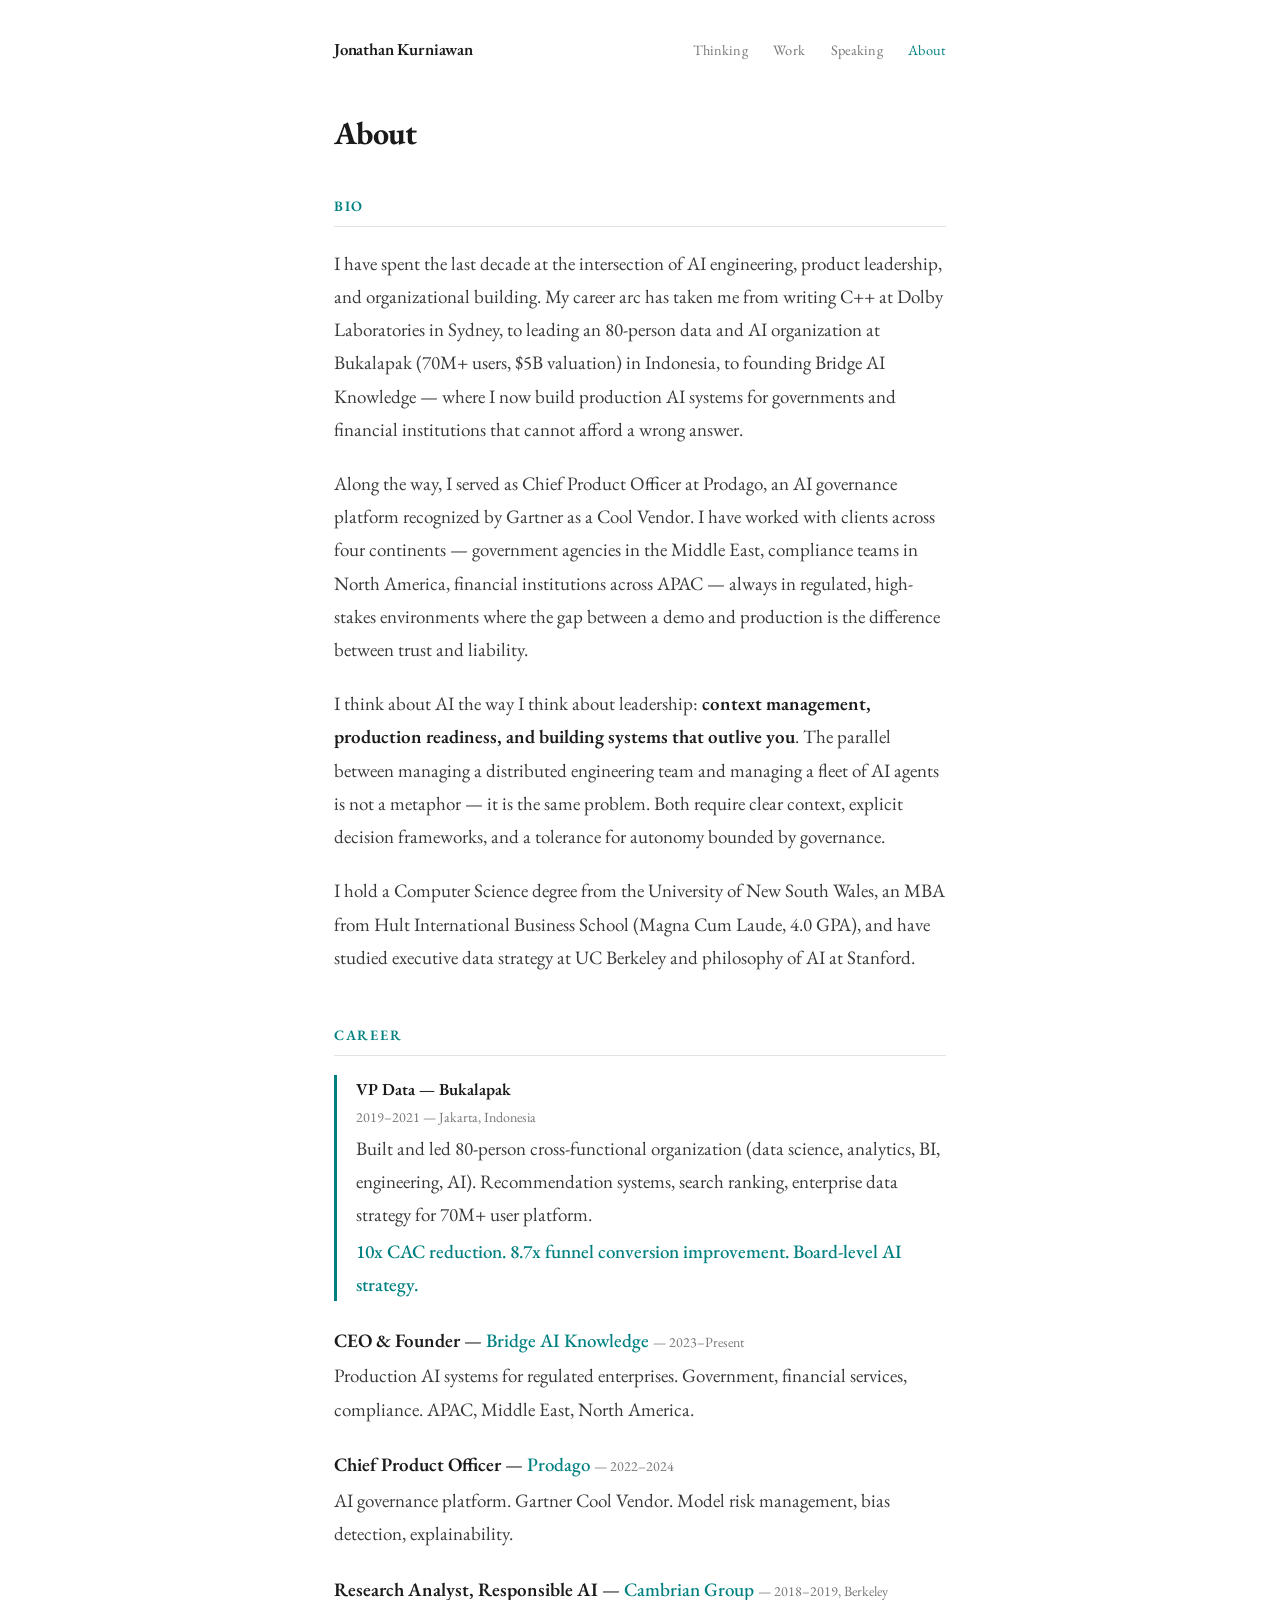
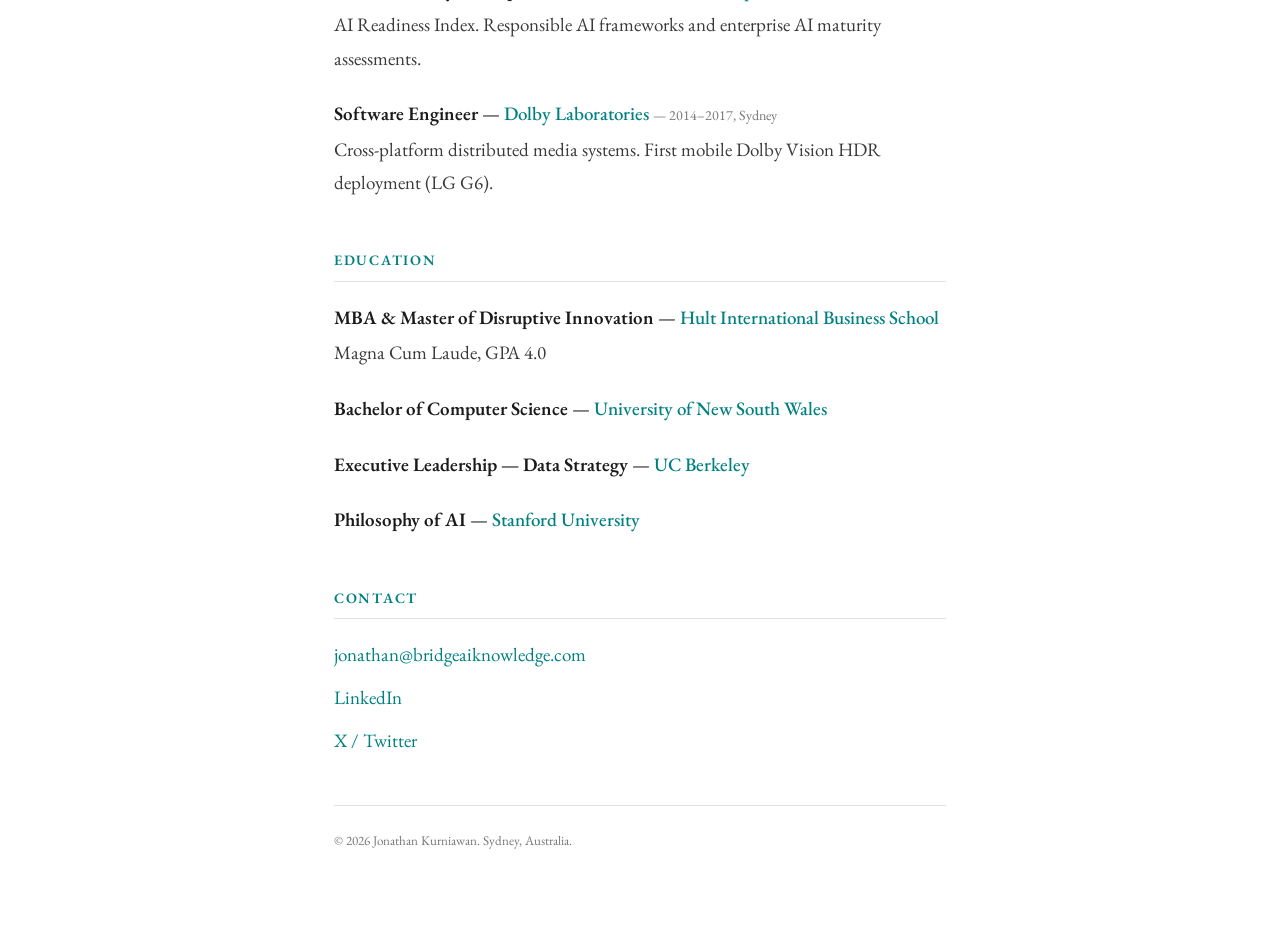
==== about.html @ a6b635a5 "Initial commit: multi-page personal website 5-page static site for jonathankurniawan.com positioned " ====
<!DOCTYPE html>
<html lang="en">
<head>
<meta charset="UTF-8">
<meta name="viewport" content="width=device-width, initial-scale=1.0">
<title>About &mdash; Jonathan Kurniawan</title>
<meta name="description" content="Career arc, education, and contact information for Jonathan Kurniawan.">
<link rel="preconnect" href="https://fonts.googleapis.com">
<link rel="preconnect" href="https://fonts.gstatic.com" crossorigin>
<link href="https://fonts.googleapis.com/css2?family=EB+Garamond:ital,wght@0,400;0,500;0,600;0,700;1,400;1,500&display=swap" rel="stylesheet">
<link rel="stylesheet" href="styles.css">
</head>
<body>

<nav>
  <div class="nav-name"><a href="/">Jonathan Kurniawan</a></div>
  <ul class="nav-links">
    <li><a href="/thinking.html">Thinking</a></li>
    <li><a href="/work.html">Work</a></li>
    <li><a href="/speaking.html">Speaking</a></li>
    <li><a href="/about.html" class="active">About</a></li>
  </ul>
</nav>

<div class="page">

  <div class="page-header">
    <h1>About</h1>
  </div>

  <!-- Bio -->
  <section>
    <h2>Bio</h2>
    <div class="prose">
      <p>I have spent the last decade at the intersection of AI engineering, product leadership, and organizational building. My career arc has taken me from writing C++ at Dolby Laboratories in Sydney, to leading an 80-person data and AI organization at Bukalapak (70M+ users, $5B valuation) in Indonesia, to founding Bridge AI Knowledge &mdash; where I now build production AI systems for governments and financial institutions that cannot afford a wrong answer.</p>

      <p>Along the way, I served as Chief Product Officer at Prodago, an AI governance platform recognized by Gartner as a Cool Vendor. I have worked with clients across four continents &mdash; government agencies in the Middle East, compliance teams in North America, financial institutions across APAC &mdash; always in regulated, high-stakes environments where the gap between a demo and production is the difference between trust and liability.</p>

      <p>I think about AI the way I think about leadership: <strong>context management, production readiness, and building systems that outlive you</strong>. The parallel between managing a distributed engineering team and managing a fleet of AI agents is not a metaphor &mdash; it is the same problem. Both require clear context, explicit decision frameworks, and a tolerance for autonomy bounded by governance.</p>

      <p>I hold a Computer Science degree from the University of New South Wales, an MBA from Hult International Business School (Magna Cum Laude, 4.0 GPA), and have studied executive data strategy at UC Berkeley and philosophy of AI at Stanford.</p>
    </div>
  </section>

  <!-- Career -->
  <section>
    <h2>Career</h2>

    <div class="career-highlight">
      <div class="role-headline">VP Data &mdash; Bukalapak</div>
      <div class="role-date">2019&ndash;2021 &mdash; Jakarta, Indonesia</div>
      <div class="role-desc">Built and led 80-person cross-functional organization (data science, analytics, BI, engineering, AI). Recommendation systems, search ranking, enterprise data strategy for 70M+ user platform.</div>
      <div class="highlight-metrics">10x CAC reduction. 8.7x funnel conversion improvement. Board-level AI strategy.</div>
    </div>

    <div class="role">
      <div><span class="role-headline">CEO &amp; Founder</span> &mdash; <span class="role-org">Bridge AI Knowledge</span> <span class="role-date">&mdash; 2023&ndash;Present</span></div>
      <div class="role-desc">Production AI systems for regulated enterprises. Government, financial services, compliance. APAC, Middle East, North America.</div>
    </div>

    <div class="role">
      <div><span class="role-headline">Chief Product Officer</span> &mdash; <span class="role-org">Prodago</span> <span class="role-date">&mdash; 2022&ndash;2024</span></div>
      <div class="role-desc">AI governance platform. Gartner Cool Vendor. Model risk management, bias detection, explainability.</div>
    </div>

    <div class="role">
      <div><span class="role-headline">Research Analyst, Responsible AI</span> &mdash; <span class="role-org">Cambrian Group</span> <span class="role-date">&mdash; 2018&ndash;2019, Berkeley</span></div>
      <div class="role-desc">AI Readiness Index. Responsible AI frameworks and enterprise AI maturity assessments.</div>
    </div>

    <div class="role">
      <div><span class="role-headline">Software Engineer</span> &mdash; <span class="role-org">Dolby Laboratories</span> <span class="role-date">&mdash; 2014&ndash;2017, Sydney</span></div>
      <div class="role-desc">Cross-platform distributed media systems. First mobile Dolby Vision HDR deployment (LG G6).</div>
    </div>
  </section>

  <!-- Education -->
  <section>
    <h2>Education</h2>
    <div class="role">
      <div><span class="role-headline">MBA &amp; Master of Disruptive Innovation</span> &mdash; <span class="role-org">Hult International Business School</span></div>
      <div class="role-desc">Magna Cum Laude, GPA 4.0</div>
    </div>
    <div class="role">
      <div><span class="role-headline">Bachelor of Computer Science</span> &mdash; <span class="role-org">University of New South Wales</span></div>
    </div>
    <div class="role">
      <div><span class="role-headline">Executive Leadership &mdash; Data Strategy</span> &mdash; <span class="role-org">UC Berkeley</span></div>
    </div>
    <div class="role">
      <div><span class="role-headline">Philosophy of AI</span> &mdash; <span class="role-org">Stanford University</span></div>
    </div>
  </section>

  <!-- Contact -->
  <section>
    <h2>Contact</h2>
    <ul class="contact-links">
      <li><a href="mailto:jonathan@bridgeaiknowledge.com">jonathan@bridgeaiknowledge.com</a></li>
      <li><a href="https://www.linkedin.com/in/jonathan-kurniawan/" target="_blank">LinkedIn</a></li>
      <li><a href="https://x.com/jonakurn" target="_blank">X / Twitter</a></li>
    </ul>
  </section>

  <div class="footer">
    <p>&copy; 2026 Jonathan Kurniawan. Sydney, Australia.</p>
  </div>

</div>

</body>
</html>
---- styles.css ----
/* ===================================
   Jonathan Kurniawan — Personal Site
   EB Garamond, Teal #008080, 660px
   =================================== */

:root {
  --teal: #008080;
  --teal-hover: #006b6b;
  --text: #1a1a1a;
  --text-secondary: #3a3a3a;
  --text-muted: #777777;
  --bg: #ffffff;
  --bg-subtle: #fafaf8;
  --border: #e2e2e2;
}

* { margin: 0; padding: 0; box-sizing: border-box; }

html {
  scroll-behavior: smooth;
  -webkit-text-size-adjust: 100%;
}

body {
  font-family: 'EB Garamond', Georgia, 'Times New Roman', serif;
  color: var(--text);
  background: var(--bg);
  line-height: 1.75;
  font-size: 19px;
  -webkit-font-smoothing: antialiased;
  -moz-osx-font-smoothing: grayscale;
}

/* ---- Navigation ---- */
nav {
  max-width: 660px;
  margin: 0 auto;
  padding: 2rem 1.5rem 0;
  display: flex;
  justify-content: space-between;
  align-items: baseline;
}

nav .nav-name a {
  font-size: 1.05rem;
  font-weight: 600;
  color: var(--text);
  text-decoration: none;
  letter-spacing: -0.01em;
}

nav .nav-name a:hover {
  color: var(--teal);
}

nav .nav-links {
  display: flex;
  gap: 1.6rem;
  list-style: none;
}

nav .nav-links a {
  font-size: 0.9rem;
  color: var(--text-muted);
  text-decoration: none;
  transition: color 0.2s;
  letter-spacing: 0.01em;
}

nav .nav-links a:hover,
nav .nav-links a.active {
  color: var(--teal);
}

/* ---- Page Layout ---- */
.page {
  max-width: 660px;
  margin: 0 auto;
  padding: 3rem 1.5rem 5rem;
}

/* ---- Page Header (used on subpages) ---- */
.page-header {
  margin-bottom: 2.5rem;
}

.page-header h1 {
  font-size: 2rem;
  font-weight: 700;
  letter-spacing: -0.02em;
  line-height: 1.25;
  color: var(--text);
  margin-bottom: 0.4rem;
}

.page-header .page-subtitle {
  font-size: 1.05rem;
  color: var(--text-muted);
  line-height: 1.7;
}

/* ---- Home Hero ---- */
.hero {
  padding: 4.5rem 0 3rem;
}

.hero .thesis {
  font-size: 1.65rem;
  font-weight: 500;
  line-height: 1.45;
  letter-spacing: -0.015em;
  color: var(--text);
  margin-bottom: 2rem;
  max-width: 620px;
}

.hero .thesis em {
  color: var(--teal);
  font-style: normal;
}

.hero .intro {
  font-size: 1.05rem;
  color: var(--text-secondary);
  line-height: 1.8;
  margin-bottom: 0.6rem;
}

.hero .name-line {
  font-size: 1.05rem;
  color: var(--text-muted);
  margin-top: 1.8rem;
}

.hero .name-line strong {
  color: var(--text);
}

/* ---- Home Proof Strip ---- */
.proof-strip {
  border-top: 1px solid var(--border);
  border-bottom: 1px solid var(--border);
  padding: 1.8rem 0;
  margin: 1rem 0 2.5rem;
  display: grid;
  grid-template-columns: repeat(3, 1fr);
  gap: 1.5rem;
}

.proof-strip .proof-item .proof-number {
  font-size: 1.4rem;
  font-weight: 700;
  color: var(--teal);
  letter-spacing: -0.02em;
  line-height: 1.2;
}

.proof-strip .proof-item .proof-label {
  font-size: 0.82rem;
  color: var(--text-muted);
  line-height: 1.4;
  margin-top: 0.1rem;
}

/* ---- Home Section Links ---- */
.home-sections {
  margin-top: 2.5rem;
}

.home-section-link {
  display: block;
  padding: 1.2rem 0;
  border-bottom: 1px solid var(--border);
  text-decoration: none;
  color: var(--text);
  transition: color 0.2s;
}

.home-section-link:first-child {
  border-top: 1px solid var(--border);
}

.home-section-link:hover {
  color: var(--teal);
}

.home-section-link .section-link-title {
  font-weight: 600;
  font-size: 1rem;
}

.home-section-link .section-link-desc {
  font-size: 0.9rem;
  color: var(--text-muted);
  margin-top: 0.15rem;
}

.home-section-link:hover .section-link-desc {
  color: var(--teal);
}

/* ---- Sections (subpages) ---- */
section {
  margin-bottom: 3rem;
}

section h2 {
  font-size: 0.9rem;
  font-weight: 600;
  color: var(--teal);
  text-transform: uppercase;
  letter-spacing: 0.12em;
  margin-bottom: 1.2rem;
  padding-bottom: 0.5rem;
  border-bottom: 1px solid var(--border);
}

/* ---- Prose ---- */
.prose p {
  margin-bottom: 1.3rem;
  color: var(--text-secondary);
}

.prose p:last-child {
  margin-bottom: 0;
}

.prose strong {
  color: var(--text);
  font-weight: 600;
}

/* ---- Beliefs / Arguments ---- */
.argument-list {
  list-style: none;
  counter-reset: argument;
}

.argument-list li {
  margin-bottom: 1.4rem;
  padding-left: 0;
  color: var(--text-secondary);
  line-height: 1.8;
}

.argument-list li:last-child {
  margin-bottom: 0;
}

/* ---- Work Items ---- */
.work-item {
  margin-bottom: 2rem;
  padding-bottom: 2rem;
  border-bottom: 1px solid var(--border);
}

.work-item:last-child {
  border-bottom: none;
  padding-bottom: 0;
  margin-bottom: 0;
}

.work-item .work-client {
  font-weight: 600;
  color: var(--text);
  font-size: 1.05rem;
}

.work-item .work-desc {
  color: var(--text-secondary);
  margin-top: 0.25rem;
}

.work-item .work-outcome {
  color: var(--teal);
  font-weight: 500;
  margin-top: 0.35rem;
}

/* ---- Roles / Career ---- */
.role {
  margin-bottom: 1.4rem;
}

.role:last-child {
  margin-bottom: 0;
}

.role-headline {
  font-weight: 600;
  color: var(--text);
}

.role-org {
  color: var(--teal);
  font-weight: 500;
}

.role-date {
  color: var(--text-muted);
  font-size: 0.88rem;
}

.role-desc {
  color: var(--text-secondary);
  margin-top: 0.15rem;
}

/* ---- Career highlight callout ---- */
.career-highlight {
  border-left: 3px solid var(--teal);
  padding-left: 1.2rem;
  margin: 1rem 0 1.4rem;
}

.career-highlight .role-headline {
  font-size: 1.05rem;
}

.career-highlight .highlight-metrics {
  color: var(--teal);
  font-weight: 500;
  margin-top: 0.2rem;
}

/* ---- Writing / Talks Lists ---- */
.entry-list {
  list-style: none;
}

.entry-list li {
  margin-bottom: 1rem;
  padding-bottom: 1rem;
  border-bottom: 1px solid var(--border);
}

.entry-list li:last-child {
  border-bottom: none;
  padding-bottom: 0;
  margin-bottom: 0;
}

.entry-list a {
  color: var(--text);
  text-decoration: none;
  font-weight: 500;
  border-bottom: 1px solid var(--border);
  transition: border-color 0.2s, color 0.2s;
}

.entry-list a:hover {
  color: var(--teal);
  border-color: var(--teal);
}

.entry-list .entry-meta {
  color: var(--text-muted);
  font-size: 0.88rem;
  margin-top: 0.15rem;
}

.entry-list .entry-title {
  font-weight: 500;
  color: var(--text);
}

/* ---- Contact Links ---- */
.contact-links {
  list-style: none;
}

.contact-links li {
  margin-bottom: 0.6rem;
}

.contact-links a {
  color: var(--teal);
  text-decoration: none;
  border-bottom: 1px solid transparent;
  transition: border-color 0.2s;
}

.contact-links a:hover {
  border-color: var(--teal);
}

/* ---- Footer ---- */
.footer {
  margin-top: 3rem;
  padding-top: 1.5rem;
  border-top: 1px solid var(--border);
  color: var(--text-muted);
  font-size: 0.82rem;
}

/* ---- Responsive ---- */
@media (max-width: 600px) {
  body {
    font-size: 17px;
  }

  nav {
    padding: 1.5rem 1.25rem 0;
    flex-direction: column;
    gap: 0.6rem;
  }

  nav .nav-links {
    gap: 1.2rem;
  }

  .page {
    padding: 2rem 1.25rem 4rem;
  }

  .hero {
    padding: 2.5rem 0 2rem;
  }

  .hero .thesis {
    font-size: 1.35rem;
  }

  .proof-strip {
    grid-template-columns: 1fr;
    gap: 1rem;
  }

  .page-header h1 {
    font-size: 1.7rem;
  }

  section {
    margin-bottom: 2.5rem;
  }
}

/* ---- Print ---- */
@media print {
  body { font-size: 12pt; }
  nav { display: none; }
  .page { max-width: 100%; padding: 0; }
  a { color: var(--text); }
}
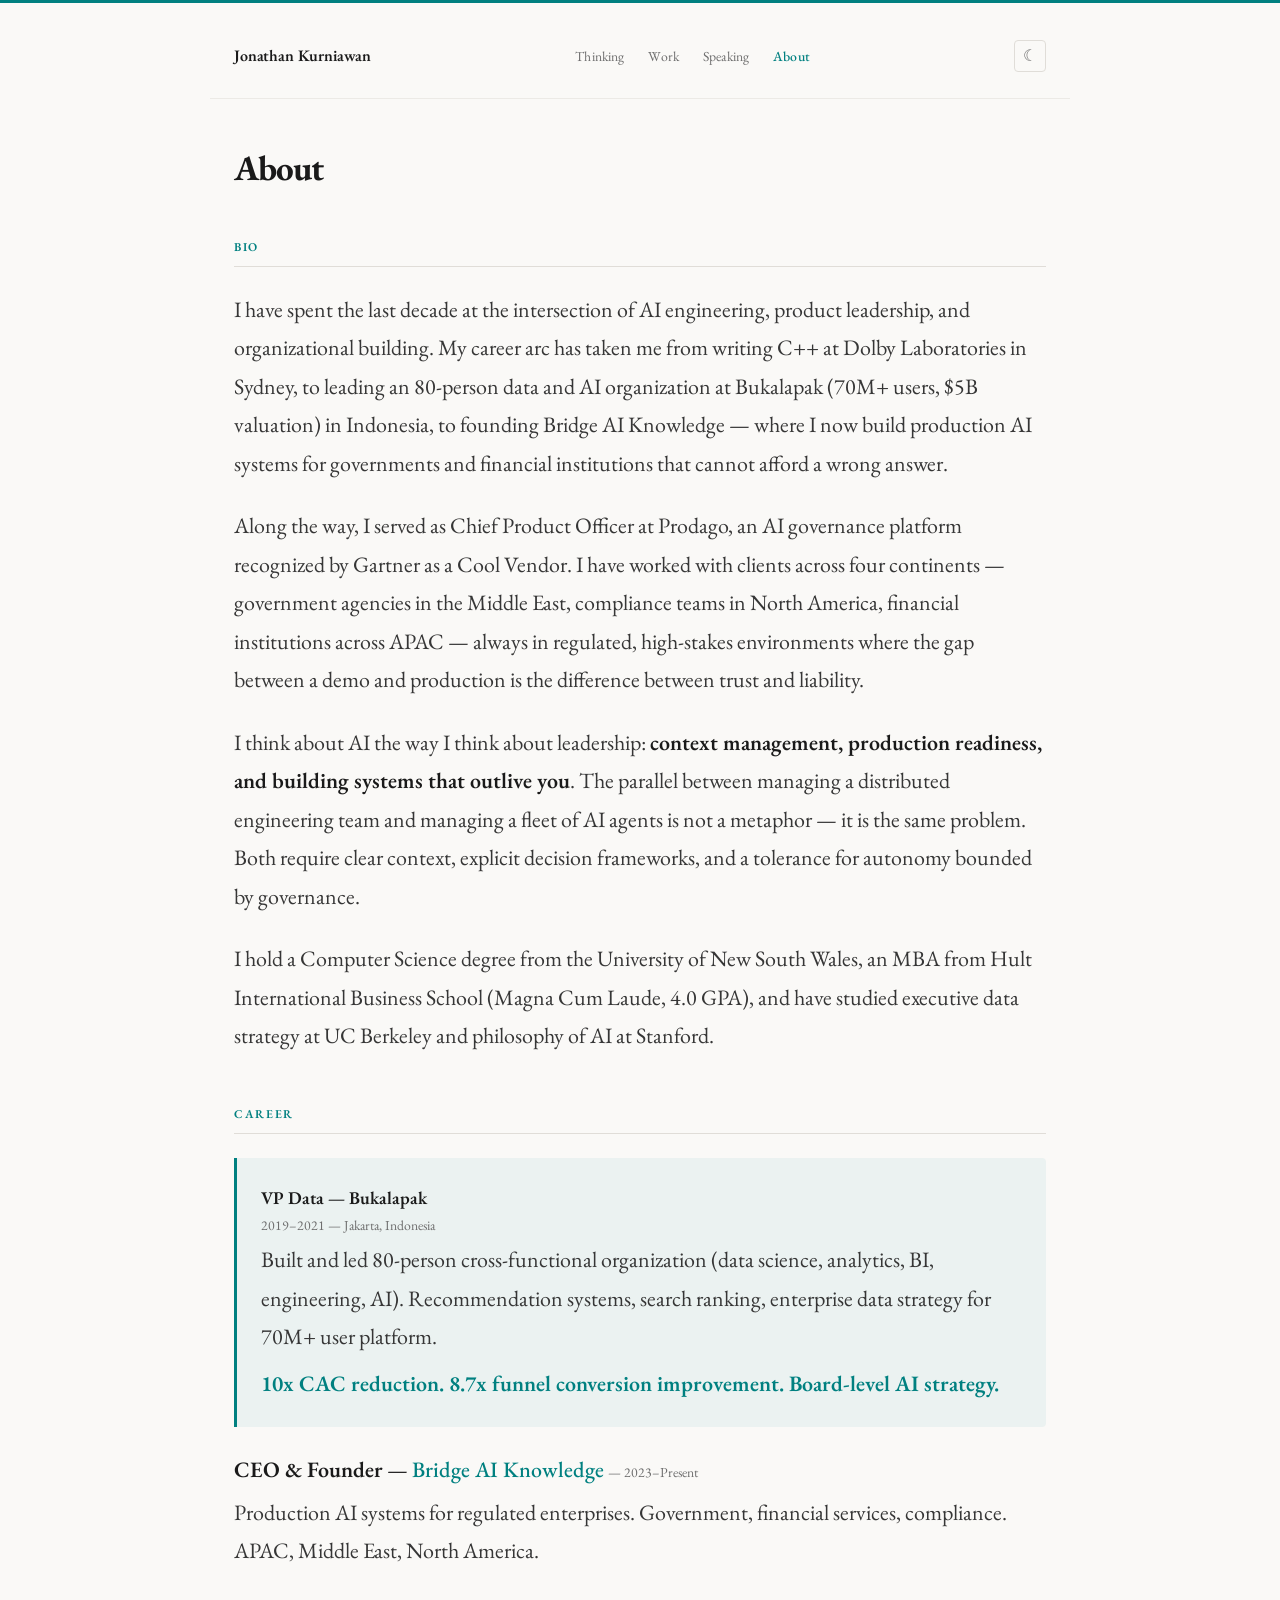
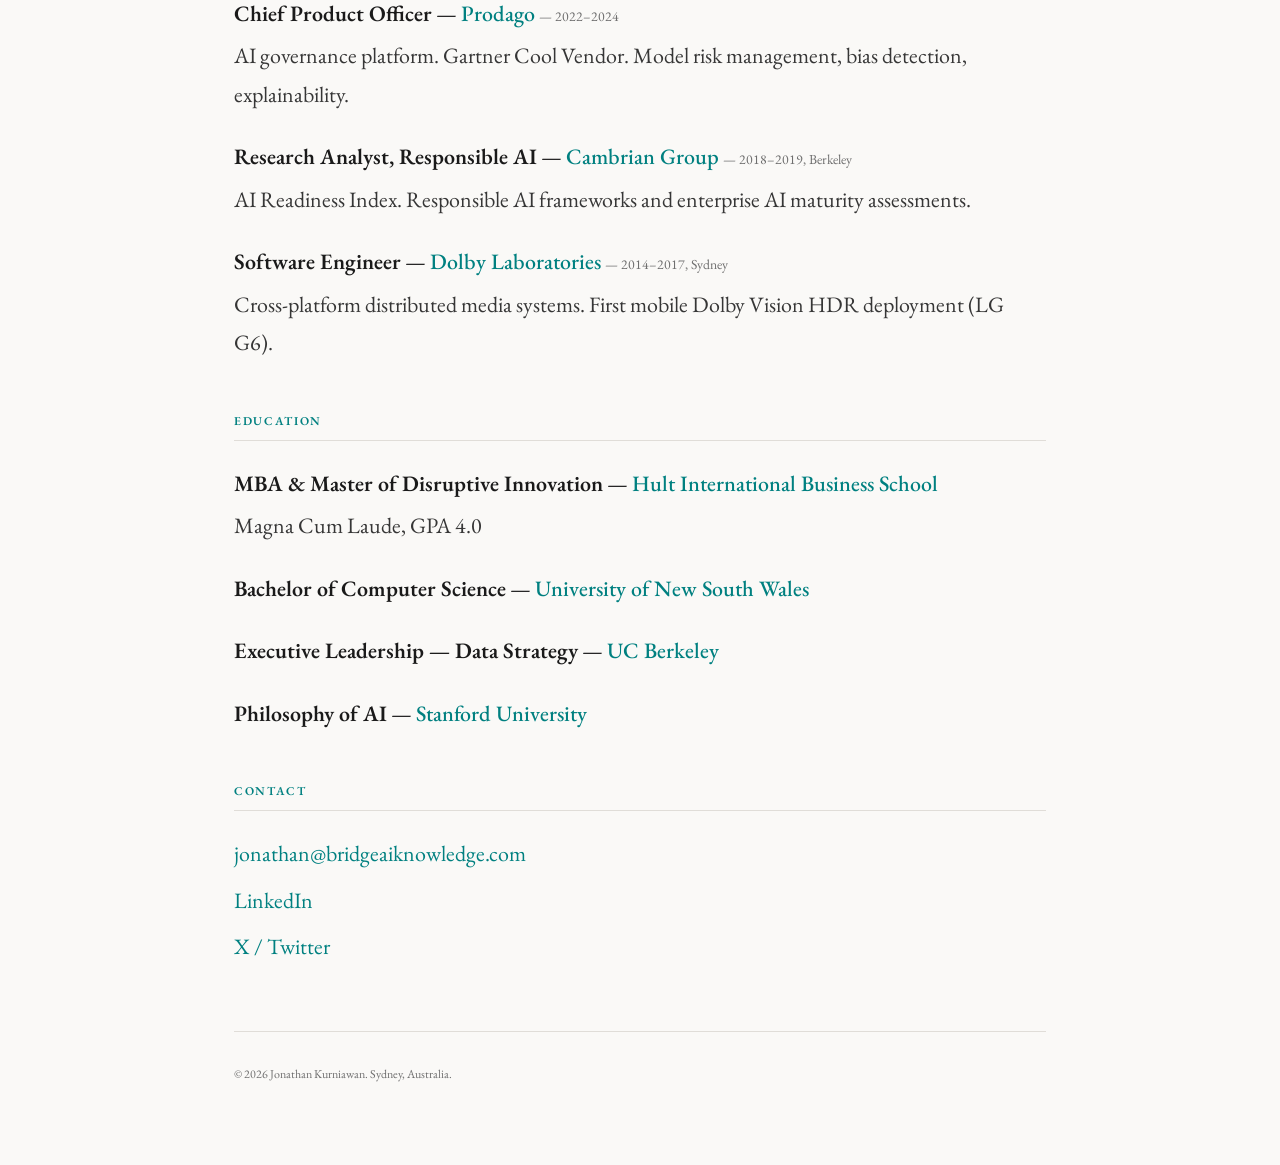
==== commit 101dce3e: "Redesign homepage as visual portfolio with project cards - Replace text manifesto with visual-first " ====
--- a/about.html
+++ b/about.html
@@ -9,17 +9,21 @@
 <link rel="preconnect" href="https://fonts.gstatic.com" crossorigin>
 <link href="https://fonts.googleapis.com/css2?family=EB+Garamond:ital,wght@0,400;0,500;0,600;0,700;1,400;1,500&display=swap" rel="stylesheet">
 <link rel="stylesheet" href="styles.css">
+<script>
+(function(){var t=localStorage.getItem('theme');if(t==='dark'||(!t&&window.matchMedia('(prefers-color-scheme: dark)').matches))document.documentElement.setAttribute('data-theme','dark')})();
+</script>
 </head>
 <body>
 
 <nav>
-  <div class="nav-name"><a href="/">Jonathan Kurniawan</a></div>
+  <div class="nav-name"><a href="index.html">Jonathan Kurniawan</a></div>
   <ul class="nav-links">
-    <li><a href="/thinking.html">Thinking</a></li>
-    <li><a href="/work.html">Work</a></li>
-    <li><a href="/speaking.html">Speaking</a></li>
-    <li><a href="/about.html" class="active">About</a></li>
+    <li><a href="thinking.html">Thinking</a></li>
+    <li><a href="work.html">Work</a></li>
+    <li><a href="speaking.html">Speaking</a></li>
+    <li><a href="about.html" class="active">About</a></li>
   </ul>
+  <button class="theme-toggle" aria-label="Toggle dark mode">&#9790;</button>
 </nav>
 
 <div class="page">
@@ -108,5 +112,28 @@
 
 </div>
 
+<script>
+(function() {
+  var btn = document.querySelector('.theme-toggle');
+  var html = document.documentElement;
+  var stored = localStorage.getItem('theme');
+  if (stored === 'dark' || (!stored && window.matchMedia('(prefers-color-scheme: dark)').matches)) {
+    html.setAttribute('data-theme', 'dark');
+    btn.innerHTML = '&#9788;';
+  }
+  btn.addEventListener('click', function() {
+    var isDark = html.getAttribute('data-theme') === 'dark';
+    if (isDark) {
+      html.removeAttribute('data-theme');
+      btn.innerHTML = '&#9790;';
+      localStorage.setItem('theme', 'light');
+    } else {
+      html.setAttribute('data-theme', 'dark');
+      btn.innerHTML = '&#9788;';
+      localStorage.setItem('theme', 'dark');
+    }
+  });
+})();
+</script>
 </body>
 </html>
--- a/styles.css
+++ b/styles.css
@@ -1,20 +1,60 @@
 /* ===================================
    Jonathan Kurniawan — Personal Site
-   EB Garamond, Teal #008080, 660px
+   EB Garamond + teal #008080
+   Editorial minimalism, 660px column
+   8px spacing grid
    =================================== */
 
+/* ---- Design Tokens ---- */
 :root {
+  /* Color */
   --teal: #008080;
-  --teal-hover: #006b6b;
+  --teal-hover: #006666;
+  --teal-faint: rgba(0, 128, 128, 0.06);
   --text: #1a1a1a;
-  --text-secondary: #3a3a3a;
-  --text-muted: #777777;
-  --bg: #ffffff;
-  --bg-subtle: #fafaf8;
-  --border: #e2e2e2;
-}
-
-* { margin: 0; padding: 0; box-sizing: border-box; }
+  --text-secondary: #363636;
+  --text-muted: #6e6e6e;
+  --bg: #faf9f7;
+  --bg-white: #ffffff;
+  --border: #e0ddd8;
+  --border-light: #eceae6;
+
+  /* Type Scale (base 22px) */
+  --text-xs: 0.75rem;     /* ~16px */
+  --text-sm: 0.86rem;     /* ~19px */
+  --text-base: 1rem;      /* 22px */
+  --text-md: 1.12rem;     /* ~25px */
+  --text-lg: 1.8rem;      /* ~40px — thesis */
+  --text-xl: 2.2rem;      /* ~48px — page titles */
+
+  /* Spacing (8px grid) */
+  --space-1: 0.25rem;   /* 4px */
+  --space-2: 0.5rem;    /* 8px */
+  --space-3: 1rem;      /* 16px */
+  --space-4: 1.5rem;    /* 24px */
+  --space-5: 2rem;      /* 32px */
+  --space-6: 2.5rem;    /* 40px */
+  --space-7: 3rem;      /* 48px */
+  --space-8: 4rem;      /* 64px */
+  --space-9: 5rem;      /* 80px */
+}
+
+/* ---- Dark Theme ---- */
+[data-theme="dark"] {
+  --teal: #2dd4bf;
+  --teal-hover: #5eead4;
+  --teal-faint: rgba(45, 212, 191, 0.08);
+  --text: #e8e6e3;
+  --text-secondary: #c8c5c0;
+  --text-muted: #8a8580;
+  --bg: #1a1917;
+  --bg-white: #242320;
+  --border: #3a3835;
+  --border-light: #2e2c29;
+}
+
+/* ---- Reset ---- */
+*, *::before, *::after { margin: 0; padding: 0; box-sizing: border-box; }
 
 html {
   scroll-behavior: smooth;
@@ -26,27 +66,52 @@
   color: var(--text);
   background: var(--bg);
   line-height: 1.75;
-  font-size: 19px;
+  font-size: 22px;
   -webkit-font-smoothing: antialiased;
   -moz-osx-font-smoothing: grayscale;
 }
 
+/* Selection styling */
+::selection {
+  background: var(--teal);
+  color: var(--bg-white);
+}
+
+/* ---- Masthead Line (visual signature) ---- */
+body::before {
+  content: '';
+  display: block;
+  width: 100%;
+  height: 3px;
+  background: var(--teal);
+}
+
+/* ---- Focus States (accessibility) ---- */
+a:focus-visible,
+button:focus-visible {
+  outline: 2px solid var(--teal);
+  outline-offset: 3px;
+  border-radius: 2px;
+}
+
 /* ---- Navigation ---- */
 nav {
-  max-width: 660px;
+  max-width: 860px;
   margin: 0 auto;
-  padding: 2rem 1.5rem 0;
+  padding: var(--space-5) var(--space-4) var(--space-4);
   display: flex;
   justify-content: space-between;
   align-items: baseline;
+  border-bottom: 1px solid var(--border-light);
 }
 
 nav .nav-name a {
-  font-size: 1.05rem;
+  font-size: var(--text-base);
   font-weight: 600;
   color: var(--text);
   text-decoration: none;
   letter-spacing: -0.01em;
+  transition: color 0.2s ease;
 }
 
 nav .nav-name a:hover {
@@ -55,169 +120,183 @@
 
 nav .nav-links {
   display: flex;
-  gap: 1.6rem;
+  gap: var(--space-4);
   list-style: none;
 }
 
 nav .nav-links a {
-  font-size: 0.9rem;
+  font-size: var(--text-sm);
   color: var(--text-muted);
   text-decoration: none;
-  transition: color 0.2s;
+  transition: color 0.2s ease;
   letter-spacing: 0.01em;
 }
 
-nav .nav-links a:hover,
+nav .nav-links a:hover {
+  color: var(--teal);
+}
+
 nav .nav-links a.active {
   color: var(--teal);
+  font-weight: 500;
 }
 
 /* ---- Page Layout ---- */
 .page {
-  max-width: 660px;
+  max-width: 860px;
   margin: 0 auto;
-  padding: 3rem 1.5rem 5rem;
-}
-
-/* ---- Page Header (used on subpages) ---- */
+  padding: var(--space-7) var(--space-4) var(--space-9);
+}
+
+/* ---- Page Header (subpages) ---- */
 .page-header {
-  margin-bottom: 2.5rem;
+  margin-bottom: var(--space-7);
 }
 
 .page-header h1 {
-  font-size: 2rem;
+  font-size: var(--text-xl);
   font-weight: 700;
-  letter-spacing: -0.02em;
-  line-height: 1.25;
-  color: var(--text);
-  margin-bottom: 0.4rem;
+  letter-spacing: -0.025em;
+  line-height: 1.2;
+  color: var(--text);
+  margin-bottom: var(--space-2);
 }
 
 .page-header .page-subtitle {
-  font-size: 1.05rem;
+  font-size: var(--text-md);
   color: var(--text-muted);
   line-height: 1.7;
 }
 
 /* ---- Home Hero ---- */
 .hero {
-  padding: 4.5rem 0 3rem;
+  padding: var(--space-8) 0 var(--space-5);
 }
 
 .hero .thesis {
-  font-size: 1.65rem;
-  font-weight: 500;
-  line-height: 1.45;
-  letter-spacing: -0.015em;
-  color: var(--text);
-  margin-bottom: 2rem;
-  max-width: 620px;
+  font-size: var(--text-lg);
+  font-weight: 600;
+  line-height: 1.4;
+  letter-spacing: -0.02em;
+  color: var(--text);
+  margin-bottom: var(--space-5);
 }
 
 .hero .thesis em {
   color: var(--teal);
-  font-style: normal;
+  font-style: italic;
+  font-weight: 600;
 }
 
 .hero .intro {
-  font-size: 1.05rem;
+  font-size: var(--text-md);
   color: var(--text-secondary);
   line-height: 1.8;
-  margin-bottom: 0.6rem;
+  margin-bottom: var(--space-2);
 }
 
 .hero .name-line {
-  font-size: 1.05rem;
-  color: var(--text-muted);
-  margin-top: 1.8rem;
+  font-size: var(--text-md);
+  color: var(--text-muted);
+  margin-top: var(--space-5);
 }
 
 .hero .name-line strong {
   color: var(--text);
-}
-
-/* ---- Home Proof Strip ---- */
-.proof-strip {
-  border-top: 1px solid var(--border);
-  border-bottom: 1px solid var(--border);
-  padding: 1.8rem 0;
-  margin: 1rem 0 2.5rem;
-  display: grid;
-  grid-template-columns: repeat(3, 1fr);
-  gap: 1.5rem;
-}
-
-.proof-strip .proof-item .proof-number {
-  font-size: 1.4rem;
-  font-weight: 700;
-  color: var(--teal);
-  letter-spacing: -0.02em;
-  line-height: 1.2;
-}
-
-.proof-strip .proof-item .proof-label {
-  font-size: 0.82rem;
-  color: var(--text-muted);
-  line-height: 1.4;
-  margin-top: 0.1rem;
+  font-weight: 600;
+}
+
+/* ---- Anchor Credential ---- */
+.anchor-credential {
+  color: var(--text-muted);
+  font-size: var(--text-sm);
+  margin-top: var(--space-5);
+  padding-top: var(--space-4);
+  border-top: 1px solid var(--border-light);
+  line-height: 1.7;
+}
+
+.anchor-credential strong {
+  color: var(--text-secondary);
+  font-weight: 600;
 }
 
 /* ---- Home Section Links ---- */
 .home-sections {
-  margin-top: 2.5rem;
+  margin-top: var(--space-5);
 }
 
 .home-section-link {
-  display: block;
-  padding: 1.2rem 0;
-  border-bottom: 1px solid var(--border);
+  display: flex;
+  justify-content: space-between;
+  align-items: baseline;
+  padding: var(--space-4) 0;
+  border-bottom: 1px solid var(--border-light);
   text-decoration: none;
   color: var(--text);
-  transition: color 0.2s;
+  transition: color 0.2s ease;
 }
 
 .home-section-link:first-child {
-  border-top: 1px solid var(--border);
+  border-top: 1px solid var(--border-light);
 }
 
 .home-section-link:hover {
   color: var(--teal);
 }
 
+.home-section-link:hover .section-link-arrow {
+  transform: translateX(4px);
+  color: var(--teal);
+}
+
+.home-section-link .section-link-content {
+  flex: 1;
+}
+
 .home-section-link .section-link-title {
   font-weight: 600;
-  font-size: 1rem;
+  font-size: var(--text-base);
 }
 
 .home-section-link .section-link-desc {
-  font-size: 0.9rem;
-  color: var(--text-muted);
-  margin-top: 0.15rem;
+  font-size: var(--text-sm);
+  color: var(--text-muted);
+  margin-top: var(--space-1);
+  transition: color 0.2s ease;
 }
 
 .home-section-link:hover .section-link-desc {
   color: var(--teal);
+}
+
+.home-section-link .section-link-arrow {
+  font-size: var(--text-sm);
+  color: var(--text-muted);
+  margin-left: var(--space-3);
+  transition: transform 0.2s ease, color 0.2s ease;
+  flex-shrink: 0;
 }
 
 /* ---- Sections (subpages) ---- */
 section {
-  margin-bottom: 3rem;
+  margin-bottom: var(--space-7);
 }
 
 section h2 {
-  font-size: 0.9rem;
+  font-size: var(--text-xs);
   font-weight: 600;
   color: var(--teal);
   text-transform: uppercase;
-  letter-spacing: 0.12em;
-  margin-bottom: 1.2rem;
-  padding-bottom: 0.5rem;
+  letter-spacing: 0.14em;
+  margin-bottom: var(--space-4);
+  padding-bottom: var(--space-2);
   border-bottom: 1px solid var(--border);
 }
 
 /* ---- Prose ---- */
 .prose p {
-  margin-bottom: 1.3rem;
+  margin-bottom: var(--space-4);
   color: var(--text-secondary);
 }
 
@@ -237,10 +316,16 @@
 }
 
 .argument-list li {
-  margin-bottom: 1.4rem;
-  padding-left: 0;
+  margin-bottom: var(--space-4);
+  padding-left: var(--space-4);
+  border-left: 2px solid var(--border-light);
   color: var(--text-secondary);
   line-height: 1.8;
+  transition: border-color 0.3s ease;
+}
+
+.argument-list li:hover {
+  border-left-color: var(--teal);
 }
 
 .argument-list li:last-child {
@@ -249,9 +334,9 @@
 
 /* ---- Work Items ---- */
 .work-item {
-  margin-bottom: 2rem;
-  padding-bottom: 2rem;
-  border-bottom: 1px solid var(--border);
+  margin-bottom: var(--space-5);
+  padding-bottom: var(--space-5);
+  border-bottom: 1px solid var(--border-light);
 }
 
 .work-item:last-child {
@@ -263,23 +348,23 @@
 .work-item .work-client {
   font-weight: 600;
   color: var(--text);
-  font-size: 1.05rem;
+  font-size: var(--text-md);
 }
 
 .work-item .work-desc {
   color: var(--text-secondary);
-  margin-top: 0.25rem;
+  margin-top: var(--space-1);
 }
 
 .work-item .work-outcome {
   color: var(--teal);
   font-weight: 500;
-  margin-top: 0.35rem;
+  margin-top: var(--space-2);
 }
 
 /* ---- Roles / Career ---- */
 .role {
-  margin-bottom: 1.4rem;
+  margin-bottom: var(--space-4);
 }
 
 .role:last-child {
@@ -298,29 +383,31 @@
 
 .role-date {
   color: var(--text-muted);
-  font-size: 0.88rem;
+  font-size: var(--text-sm);
 }
 
 .role-desc {
   color: var(--text-secondary);
-  margin-top: 0.15rem;
+  margin-top: var(--space-1);
 }
 
 /* ---- Career highlight callout ---- */
 .career-highlight {
   border-left: 3px solid var(--teal);
-  padding-left: 1.2rem;
-  margin: 1rem 0 1.4rem;
+  padding: var(--space-4);
+  margin: var(--space-3) 0 var(--space-4);
+  background: var(--teal-faint);
+  border-radius: 0 4px 4px 0;
 }
 
 .career-highlight .role-headline {
-  font-size: 1.05rem;
+  font-size: var(--text-md);
 }
 
 .career-highlight .highlight-metrics {
   color: var(--teal);
-  font-weight: 500;
-  margin-top: 0.2rem;
+  font-weight: 600;
+  margin-top: var(--space-2);
 }
 
 /* ---- Writing / Talks Lists ---- */
@@ -329,9 +416,9 @@
 }
 
 .entry-list li {
-  margin-bottom: 1rem;
-  padding-bottom: 1rem;
-  border-bottom: 1px solid var(--border);
+  margin-bottom: var(--space-3);
+  padding-bottom: var(--space-3);
+  border-bottom: 1px solid var(--border-light);
 }
 
 .entry-list li:last-child {
@@ -345,7 +432,7 @@
   text-decoration: none;
   font-weight: 500;
   border-bottom: 1px solid var(--border);
-  transition: border-color 0.2s, color 0.2s;
+  transition: border-color 0.2s ease, color 0.2s ease;
 }
 
 .entry-list a:hover {
@@ -355,8 +442,8 @@
 
 .entry-list .entry-meta {
   color: var(--text-muted);
-  font-size: 0.88rem;
-  margin-top: 0.15rem;
+  font-size: var(--text-sm);
+  margin-top: var(--space-1);
 }
 
 .entry-list .entry-title {
@@ -370,75 +457,292 @@
 }
 
 .contact-links li {
-  margin-bottom: 0.6rem;
+  margin-bottom: var(--space-2);
 }
 
 .contact-links a {
   color: var(--teal);
   text-decoration: none;
   border-bottom: 1px solid transparent;
-  transition: border-color 0.2s;
+  transition: border-color 0.2s ease;
 }
 
 .contact-links a:hover {
   border-color: var(--teal);
 }
 
+/* ---- Theme Toggle ---- */
+.theme-toggle {
+  background: none;
+  border: 1px solid var(--border);
+  border-radius: 4px;
+  color: var(--text-muted);
+  cursor: pointer;
+  padding: var(--space-1);
+  font-family: inherit;
+  font-size: var(--text-base);
+  width: 2rem;
+  height: 2rem;
+  display: flex;
+  align-items: center;
+  justify-content: center;
+  line-height: 1;
+  transition: color 0.2s ease, border-color 0.2s ease;
+  flex-shrink: 0;
+}
+
+.theme-toggle:hover {
+  color: var(--teal);
+  border-color: var(--teal);
+}
+
 /* ---- Footer ---- */
 .footer {
-  margin-top: 3rem;
-  padding-top: 1.5rem;
+  margin-top: var(--space-8);
+  padding-top: var(--space-5);
   border-top: 1px solid var(--border);
   color: var(--text-muted);
-  font-size: 0.82rem;
+  font-size: var(--text-xs);
 }
 
 /* ---- Responsive ---- */
 @media (max-width: 600px) {
   body {
-    font-size: 17px;
+    font-size: 18px;
   }
 
   nav {
-    padding: 1.5rem 1.25rem 0;
+    padding: var(--space-4) var(--space-3) var(--space-3);
     flex-direction: column;
-    gap: 0.6rem;
+    gap: var(--space-2);
   }
 
   nav .nav-links {
-    gap: 1.2rem;
+    gap: var(--space-3);
   }
 
   .page {
-    padding: 2rem 1.25rem 4rem;
+    padding: var(--space-5) var(--space-3) var(--space-8);
   }
 
   .hero {
-    padding: 2.5rem 0 2rem;
+    padding: var(--space-6) 0 var(--space-4);
   }
 
   .hero .thesis {
-    font-size: 1.35rem;
-  }
-
-  .proof-strip {
+    font-size: 1.4rem;
+  }
+
+  .page-header h1 {
+    font-size: 1.75rem;
+  }
+
+  .page-header {
+    margin-bottom: var(--space-5);
+  }
+
+  section {
+    margin-bottom: var(--space-5);
+  }
+
+  .home-section-link .section-link-arrow {
+    display: none;
+  }
+}
+
+/* ---- Reduced Motion ---- */
+@media (prefers-reduced-motion: reduce) {
+  *, *::before, *::after {
+    transition-duration: 0.01ms !important;
+    animation-duration: 0.01ms !important;
+  }
+
+  html {
+    scroll-behavior: auto;
+  }
+}
+
+/* ---- Project Cards ---- */
+.project-grid {
+  display: grid;
+  grid-template-columns: 1fr 1fr;
+  gap: var(--space-4);
+  margin-top: var(--space-5);
+}
+
+.project-card {
+  display: block;
+  text-decoration: none;
+  color: var(--text);
+  border: 1px solid var(--border);
+  border-radius: 6px;
+  overflow: hidden;
+  transition: border-color 0.2s ease, transform 0.2s ease;
+}
+
+.project-card:hover {
+  border-color: var(--teal);
+  transform: translateY(-2px);
+}
+
+.project-card-visual {
+  height: 180px;
+  display: flex;
+  align-items: center;
+  justify-content: center;
+  position: relative;
+  overflow: hidden;
+}
+
+.project-card-visual .card-label {
+  font-size: var(--text-xs);
+  font-weight: 600;
+  letter-spacing: 0.12em;
+  text-transform: uppercase;
+  color: rgba(255,255,255,0.7);
+  position: absolute;
+  top: var(--space-3);
+  left: var(--space-3);
+}
+
+.project-card-visual .card-metric {
+  font-size: var(--text-lg);
+  font-weight: 700;
+  color: #ffffff;
+  letter-spacing: -0.02em;
+}
+
+.project-card-body {
+  padding: var(--space-3) var(--space-3) var(--space-4);
+}
+
+.project-card-title {
+  font-weight: 600;
+  font-size: var(--text-base);
+  margin-bottom: var(--space-1);
+}
+
+.project-card-desc {
+  font-size: var(--text-sm);
+  color: var(--text-muted);
+  line-height: 1.6;
+}
+
+/* Card color variants */
+.card-dark {
+  background: #1a1a1a;
+}
+
+.card-teal {
+  background: linear-gradient(135deg, #005f5f 0%, #008080 50%, #00a3a3 100%);
+}
+
+.card-slate {
+  background: linear-gradient(135deg, #2c3e50 0%, #34495e 100%);
+}
+
+.card-charcoal {
+  background: linear-gradient(135deg, #1a1a2e 0%, #16213e 50%, #0f3460 100%);
+}
+
+/* ---- Metrics Strip ---- */
+.metrics-strip {
+  display: flex;
+  gap: var(--space-5);
+  flex-wrap: wrap;
+  padding: var(--space-4) 0;
+  margin-top: var(--space-4);
+  border-top: 1px solid var(--border-light);
+  border-bottom: 1px solid var(--border-light);
+}
+
+.metric-item {
+  display: flex;
+  flex-direction: column;
+}
+
+.metric-value {
+  font-size: var(--text-md);
+  font-weight: 700;
+  color: var(--text);
+  letter-spacing: -0.01em;
+}
+
+.metric-label {
+  font-size: var(--text-xs);
+  color: var(--text-muted);
+  margin-top: 2px;
+}
+
+/* ---- Compact Hero (visual-first) ---- */
+.hero-compact {
+  padding: var(--space-7) 0 var(--space-3);
+}
+
+.hero-compact .thesis {
+  font-size: var(--text-lg);
+  font-weight: 600;
+  line-height: 1.35;
+  letter-spacing: -0.025em;
+  color: var(--text);
+  margin-bottom: var(--space-2);
+}
+
+.hero-compact .thesis em {
+  color: var(--teal);
+  font-style: italic;
+  font-weight: 600;
+}
+
+.hero-compact .hero-sub {
+  font-size: var(--text-md);
+  color: var(--text-muted);
+  line-height: 1.7;
+}
+
+/* ---- Section Heading (visual pages) ---- */
+.section-heading {
+  font-size: var(--text-xs);
+  font-weight: 600;
+  color: var(--teal);
+  text-transform: uppercase;
+  letter-spacing: 0.14em;
+  margin-top: var(--space-7);
+  margin-bottom: var(--space-3);
+}
+
+@media (max-width: 600px) {
+  .project-grid {
     grid-template-columns: 1fr;
-    gap: 1rem;
-  }
-
-  .page-header h1 {
-    font-size: 1.7rem;
-  }
-
-  section {
-    margin-bottom: 2.5rem;
+  }
+
+  .project-card-visual {
+    height: 140px;
+  }
+
+  .metrics-strip {
+    gap: var(--space-3);
+  }
+
+  .hero-compact .thesis {
+    font-size: 1.5rem;
   }
 }
 
 /* ---- Print ---- */
 @media print {
-  body { font-size: 12pt; }
+  :root, [data-theme="dark"] {
+    --text: #1a1a1a;
+    --text-secondary: #363636;
+    --text-muted: #6e6e6e;
+    --bg: #ffffff;
+    --teal: #008080;
+  }
+  body { font-size: 12pt; background: white; }
+  body::before { display: none; }
   nav { display: none; }
   .page { max-width: 100%; padding: 0; }
   a { color: var(--text); }
-}
+  section h2 { color: var(--text); }
+  .anchor-credential { border-top: 1px solid #ccc; }
+}
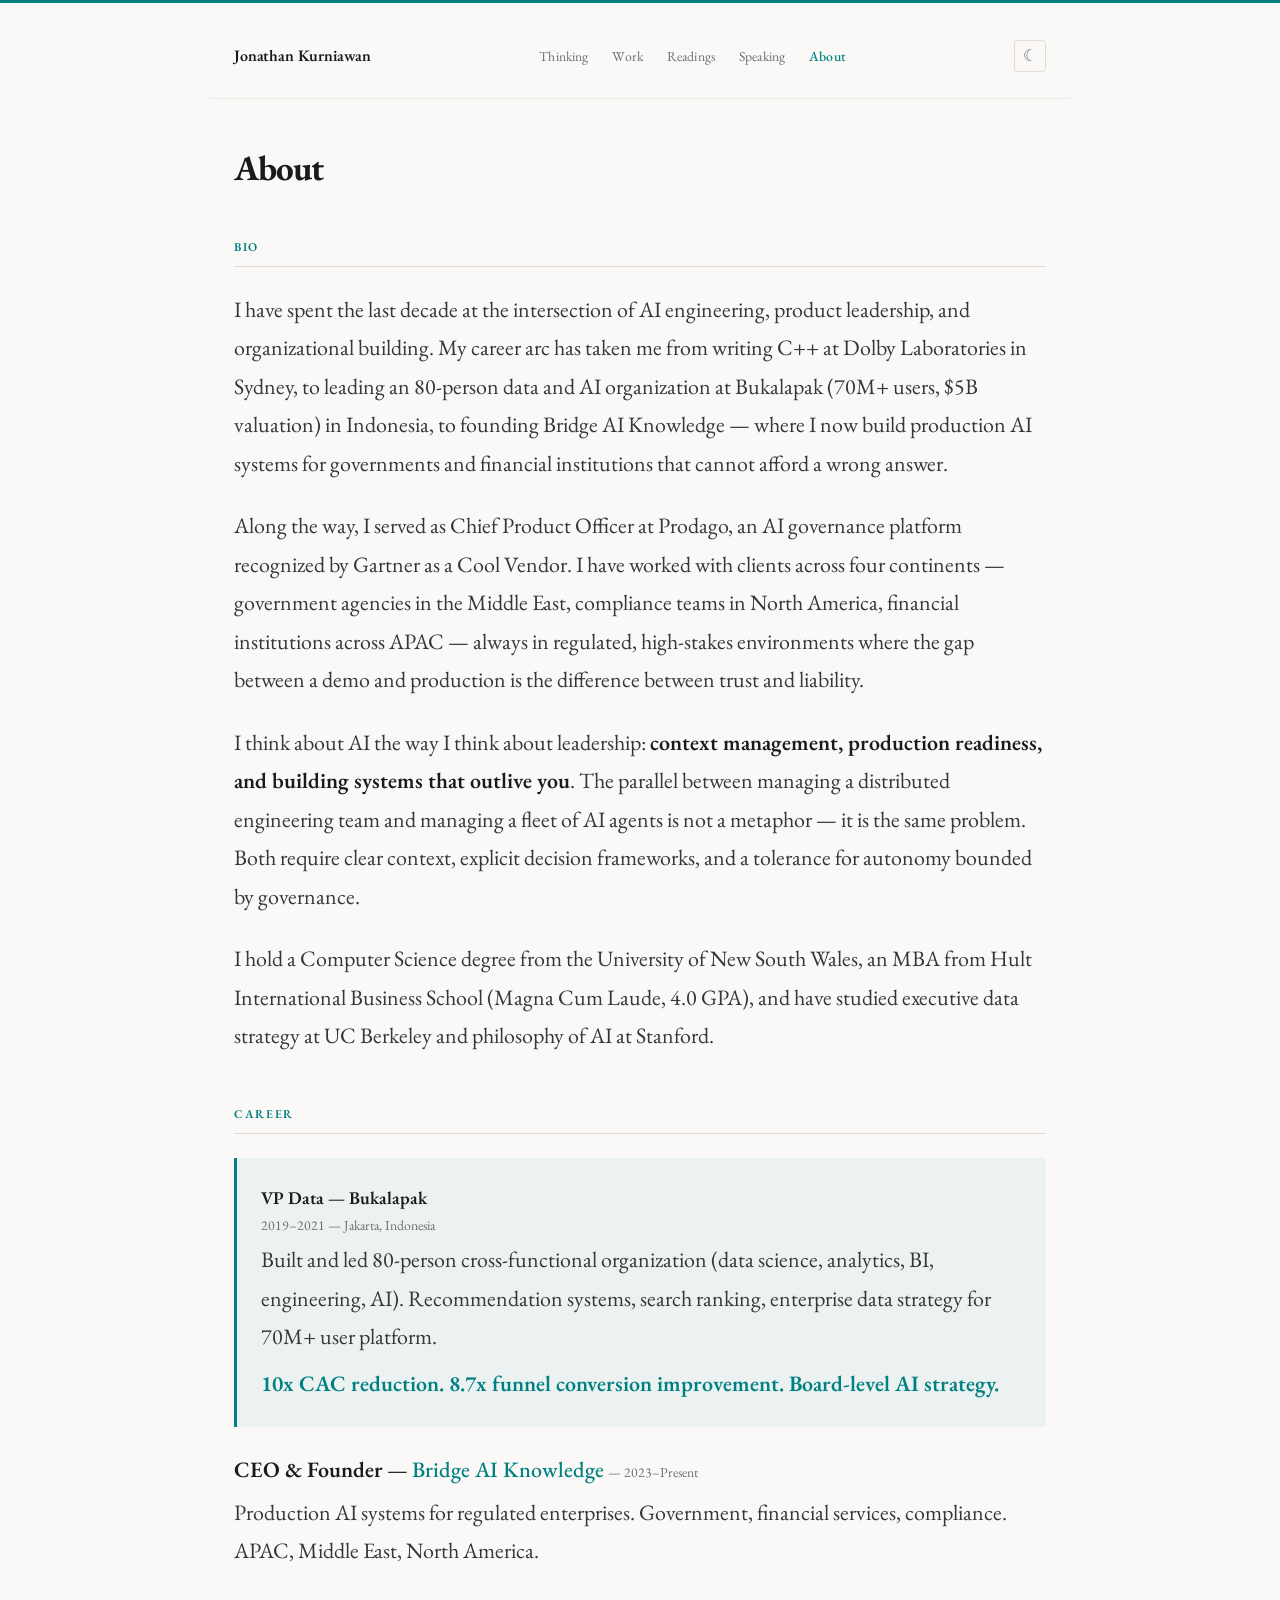
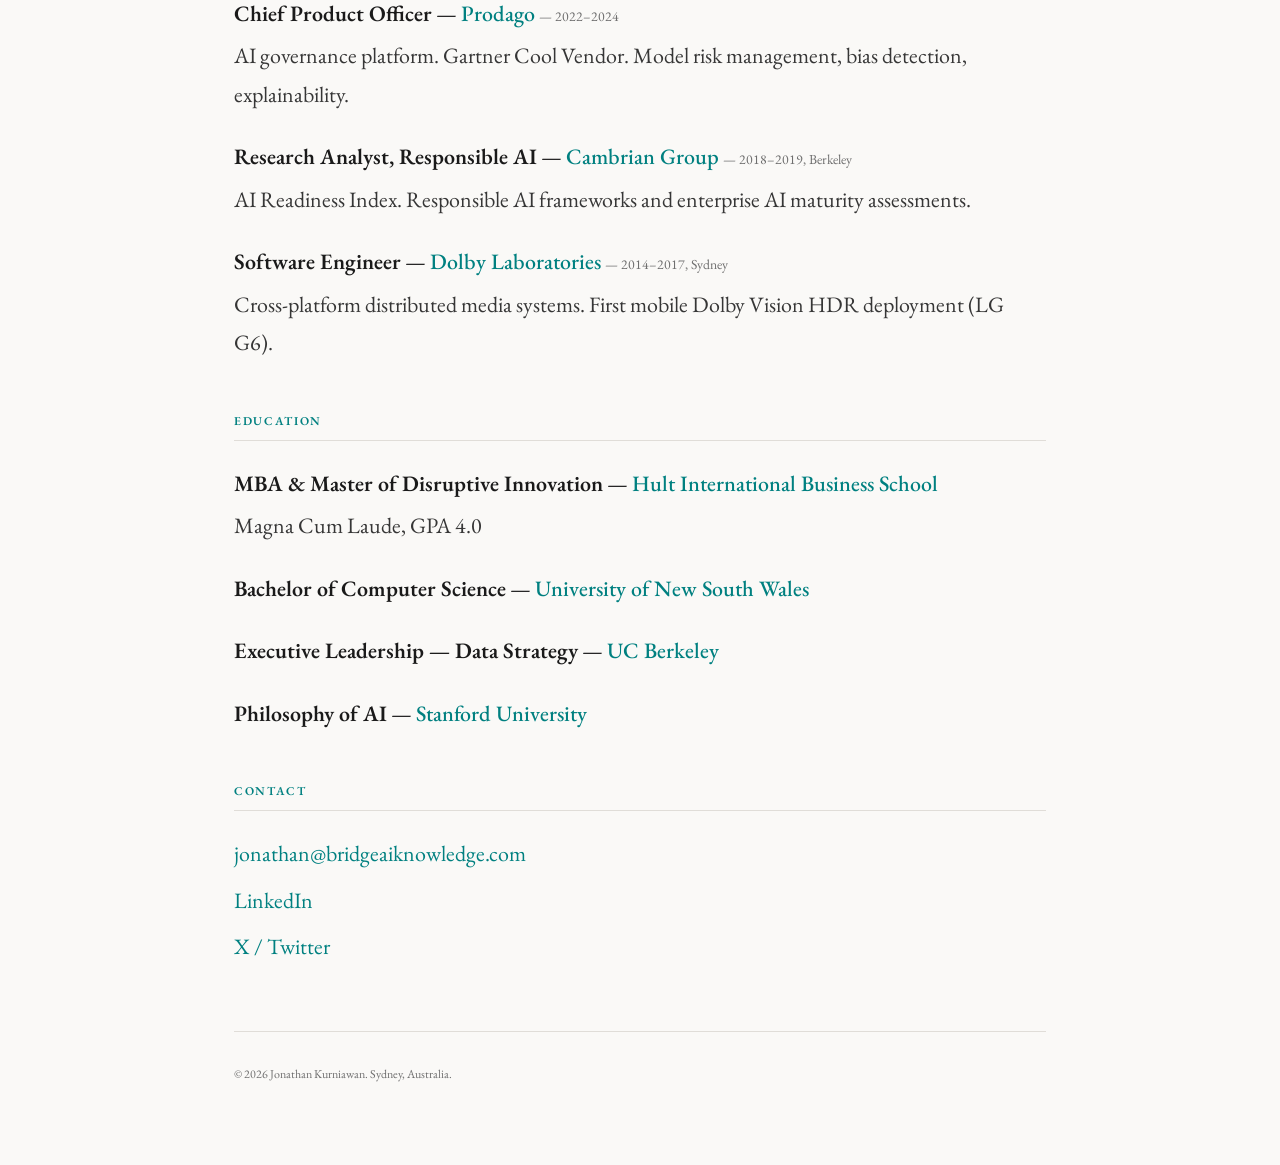
==== commit 6b36185d: "Add Readings section with book reviews Introduces /readings/ as a new top-level section of the site " ====
--- a/about.html
+++ b/about.html
@@ -20,6 +20,7 @@
   <ul class="nav-links">
     <li><a href="thinking.html">Thinking</a></li>
     <li><a href="work.html">Work</a></li>
+    <li><a href="readings/">Readings</a></li>
     <li><a href="speaking.html">Speaking</a></li>
     <li><a href="about.html" class="active">About</a></li>
   </ul>
--- a/styles.css
+++ b/styles.css
@@ -729,6 +729,152 @@
   }
 }
 
+/* ---- Book Meta Strip (book pages) ---- */
+.book-meta {
+  display: flex;
+  gap: var(--space-4);
+  flex-wrap: wrap;
+  padding: var(--space-3) 0;
+  margin-top: calc(var(--space-3) * -1);
+  margin-bottom: var(--space-6);
+  border-top: 1px solid var(--border-light);
+  border-bottom: 1px solid var(--border-light);
+  font-size: var(--text-sm);
+  color: var(--text-muted);
+}
+
+.book-meta span {
+  display: inline-flex;
+  align-items: center;
+  gap: var(--space-2);
+}
+
+.book-meta strong {
+  color: var(--text-secondary);
+  font-weight: 600;
+}
+
+/* ---- Key Idea Sections (book pages) ---- */
+.key-idea .idea-label {
+  display: inline-block;
+  font-size: var(--text-xs);
+  font-weight: 600;
+  color: var(--teal);
+  text-transform: uppercase;
+  letter-spacing: 0.14em;
+  margin-bottom: var(--space-1);
+}
+
+.key-idea .idea-title {
+  font-size: var(--text-md);
+  font-weight: 600;
+  color: var(--text);
+  line-height: 1.35;
+  letter-spacing: -0.01em;
+  margin-bottom: var(--space-3);
+  padding-bottom: var(--space-2);
+  border-bottom: 1px solid var(--border);
+}
+
+.key-idea .apply-label {
+  font-size: var(--text-xs);
+  font-weight: 600;
+  color: var(--teal);
+  text-transform: uppercase;
+  letter-spacing: 0.14em;
+  margin-top: var(--space-4);
+  margin-bottom: var(--space-2);
+}
+
+/* ---- Readings Index Grid ---- */
+.readings-grid {
+  display: grid;
+  grid-template-columns: 1fr 1fr;
+  gap: var(--space-4);
+  margin-top: var(--space-4);
+}
+
+.book-card {
+  display: flex;
+  flex-direction: column;
+  text-decoration: none;
+  color: var(--text);
+  border: 1px solid var(--border);
+  border-radius: 6px;
+  overflow: hidden;
+  transition: border-color 0.2s ease, transform 0.2s ease;
+}
+
+.book-card:hover {
+  border-color: var(--teal);
+  transform: translateY(-2px);
+}
+
+.book-card-visual {
+  height: 200px;
+  display: flex;
+  flex-direction: column;
+  justify-content: space-between;
+  padding: var(--space-3);
+  position: relative;
+  overflow: hidden;
+}
+
+.book-card-visual .card-author {
+  font-size: var(--text-xs);
+  font-weight: 600;
+  letter-spacing: 0.12em;
+  text-transform: uppercase;
+  color: rgba(255,255,255,0.7);
+}
+
+.book-card-visual .card-title {
+  font-size: var(--text-md);
+  font-weight: 700;
+  color: #ffffff;
+  line-height: 1.2;
+  letter-spacing: -0.01em;
+}
+
+.book-card-body {
+  padding: var(--space-3);
+  flex: 1;
+  display: flex;
+  flex-direction: column;
+}
+
+.book-card-thesis {
+  font-size: var(--text-sm);
+  color: var(--text-secondary);
+  line-height: 1.6;
+  flex: 1;
+}
+
+.book-card-read {
+  font-size: var(--text-sm);
+  color: var(--teal);
+  font-weight: 500;
+  margin-top: var(--space-3);
+}
+
+.book-card:hover .book-card-read {
+  text-decoration: underline;
+}
+
+@media (max-width: 600px) {
+  .readings-grid {
+    grid-template-columns: 1fr;
+  }
+
+  .book-card-visual {
+    height: 160px;
+  }
+
+  .book-meta {
+    gap: var(--space-3);
+  }
+}
+
 /* ---- Print ---- */
 @media print {
   :root, [data-theme="dark"] {
